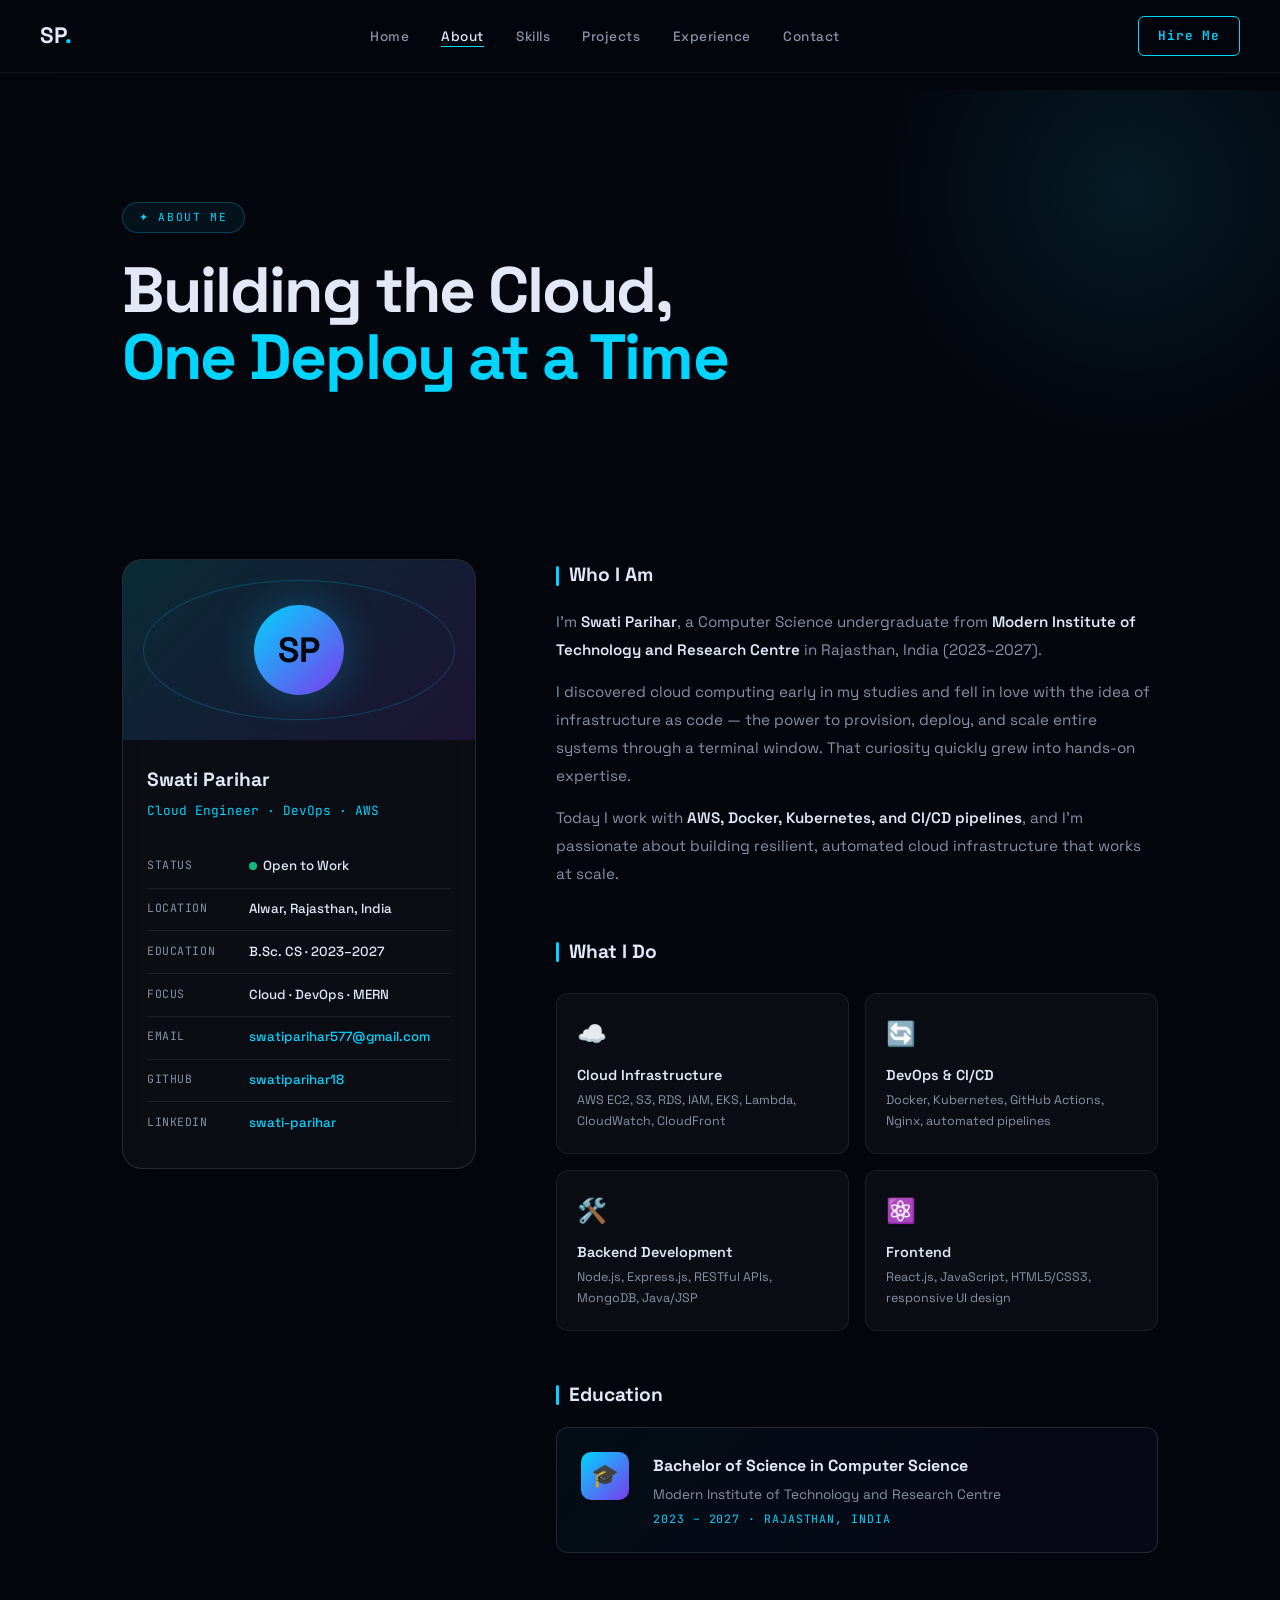
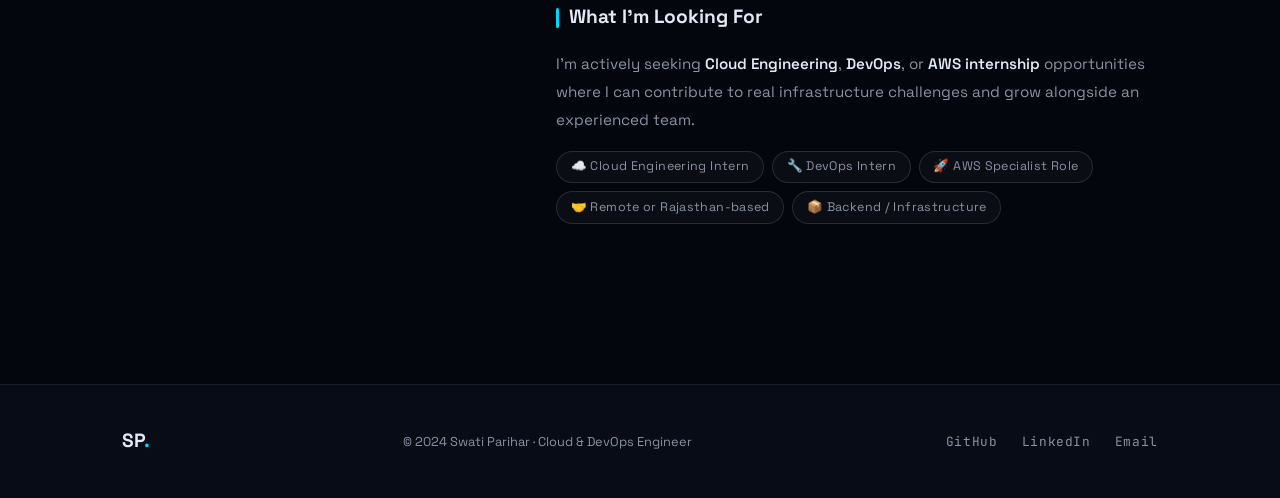
==== pages/about.html @ d6e71b36 "Initail portfolio commit" ====
<!DOCTYPE html>
<html lang="en">
<head>
<meta charset="UTF-8"/>
<meta name="viewport" content="width=device-width, initial-scale=1.0"/>
<title>About – Swati Parihar</title>
<link rel="preconnect" href="https://fonts.googleapis.com"/>
<link rel="preconnect" href="https://fonts.gstatic.com" crossorigin/>
<link href="https://fonts.googleapis.com/css2?family=Space+Grotesk:wght@300;400;500;600;700&family=JetBrains+Mono:wght@300;400;500&display=swap" rel="stylesheet"/>
<link rel="stylesheet" href="../css/global.css"/>
<style>
/* ABOUT PAGE */
.about-hero {
  padding: 7rem 0 5rem;
  position: relative; overflow: hidden;
}
.about-glow {
  position: absolute; top: -150px; right: -100px;
  width: 500px; height: 500px; border-radius: 50%;
  background: radial-gradient(circle, rgba(0,212,255,.1) 0%, transparent 70%);
  pointer-events: none;
}
.page-badge {
  display: inline-flex; align-items: center; gap: .5rem;
  padding: .3rem 1rem;
  border: 1px solid rgba(0,212,255,.25); border-radius: 999px;
  background: rgba(0,212,255,.06);
  font-family: var(--font-mono); font-size: .7rem; letter-spacing: .15em;
  color: var(--accent); text-transform: uppercase;
  margin-bottom: 1.5rem;
  animation: fadeUp .6s ease both;
}
.about-title {
  font-family: var(--font-head);
  font-size: clamp(2.5rem, 5vw, 4rem); font-weight: 700;
  line-height: 1.05; letter-spacing: -.03em; color: var(--text);
  margin-bottom: 1.5rem;
  animation: fadeUp .6s .1s ease both;
}
.about-title span { color: var(--accent); }

/* ABOUT GRID */
.about-grid {
  display: grid; grid-template-columns: 1fr 1.7fr;
  gap: 5rem; align-items: start; margin-top: 4rem;
}

/* AVATAR CARD */
.avatar-card {
  position: sticky; top: 110px;
  border: 1px solid var(--border2); border-radius: var(--radius-lg);
  background: var(--surface); backdrop-filter: blur(16px);
  overflow: hidden;
  animation: fadeUp .6s .2s ease both;
}
.avatar-header {
  height: 180px;
  background: linear-gradient(135deg, rgba(0,212,255,.15), rgba(124,58,237,.15));
  display: flex; align-items: center; justify-content: center; position: relative;
}
.avatar-circle {
  width: 90px; height: 90px; border-radius: 50%;
  background: linear-gradient(135deg, var(--accent), var(--accent2));
  display: flex; align-items: center; justify-content: center;
  font-family: var(--font-head); font-size: 2.2rem; font-weight: 700; color: var(--bg);
  box-shadow: 0 0 40px var(--glow);
}
.avatar-ring {
  position: absolute; inset: 20px; border: 1px solid rgba(0,212,255,.2);
  border-radius: 50%; animation: spin 8s linear infinite;
}
.avatar-body { padding: 1.5rem; }
.avatar-name {
  font-family: var(--font-head); font-size: 1.2rem; font-weight: 700;
  color: var(--text); margin-bottom: .2rem;
}
.avatar-title { font-size: .8rem; color: var(--accent); font-family: var(--font-mono); margin-bottom: 1.5rem; }

.info-row {
  display: flex; gap: .75rem; align-items: flex-start;
  padding: .6rem 0; border-bottom: 1px solid var(--border); font-size: .83rem;
}
.info-row:last-child { border-bottom: none; }
.info-label { color: var(--text2); min-width: 90px; font-family: var(--font-mono); font-size: .72rem; letter-spacing: .05em; }
.info-value { color: var(--text); font-weight: 500; }
.info-value a { color: var(--accent); text-decoration: none; }
.info-value a:hover { text-decoration: underline; }

.status-dot {
  display: inline-block; width: 8px; height: 8px; border-radius: 50%;
  background: var(--accent3); margin-right: 6px;
  animation: pulse 2s ease infinite;
}
@keyframes pulse { 0%,100%{opacity:1;transform:scale(1)} 50%{opacity:.5;transform:scale(.8)} }

/* ABOUT TEXT */
.about-text { animation: fadeUp .6s .3s ease both; }
.about-block { margin-bottom: 3rem; }
.about-block h3 {
  font-family: var(--font-head); font-size: 1.2rem; font-weight: 700;
  color: var(--text); margin-bottom: 1rem; display: flex; align-items: center; gap: .6rem;
}
.about-block h3::before {
  content: ''; display: block; width: 3px; height: 20px;
  background: var(--accent); border-radius: 2px;
}
.about-block p {
  color: var(--text2); font-size: .95rem; line-height: 1.85; margin-bottom: .85rem;
}
.about-block p strong { color: var(--text); font-weight: 600; }

/* HIGHLIGHT BOXES */
.highlight-grid {
  display: grid; grid-template-columns: 1fr 1fr; gap: 1rem; margin-top: 1.5rem;
}
.highlight-box {
  padding: 1.25rem;
  border: 1px solid var(--border);
  border-radius: var(--radius);
  background: var(--surface); backdrop-filter: blur(12px);
  transition: var(--transition);
}
.highlight-box:hover { border-color: rgba(0,212,255,.3); transform: translateY(-3px); }
.hl-icon { font-size: 1.5rem; margin-bottom: .5rem; }
.hl-title { font-family: var(--font-head); font-size: .9rem; font-weight: 600; color: var(--text); margin-bottom: .2rem; }
.hl-sub { font-size: .78rem; color: var(--text2); }

/* EDUCATION */
.edu-card {
  padding: 1.5rem;
  border: 1px solid var(--border2);
  border-radius: var(--radius);
  background: linear-gradient(135deg, rgba(0,212,255,.04), rgba(124,58,237,.04));
  display: flex; gap: 1.5rem; align-items: flex-start;
  transition: var(--transition);
}
.edu-card:hover { border-color: rgba(0,212,255,.3); }
.edu-icon {
  width: 48px; height: 48px; border-radius: 10px; flex-shrink: 0;
  background: linear-gradient(135deg, var(--accent), var(--accent2));
  display: flex; align-items: center; justify-content: center; font-size: 1.4rem;
}
.edu-degree {
  font-family: var(--font-head); font-size: 1rem; font-weight: 700; color: var(--text); margin-bottom: .2rem;
}
.edu-school { font-size: .85rem; color: var(--text2); margin-bottom: .2rem; }
.edu-year {
  font-family: var(--font-mono); font-size: .72rem; letter-spacing: .08em;
  color: var(--accent); text-transform: uppercase;
}

/* GOAL PILLS */
.goal-pills { display: flex; flex-wrap: wrap; gap: .5rem; margin-top: 1rem; }
.goal-pill {
  padding: .3rem .85rem; border-radius: 999px;
  border: 1px solid var(--border2);
  background: var(--surface);
  font-size: .78rem; color: var(--text2); letter-spacing: .03em;
  transition: var(--transition);
}
.goal-pill:hover { border-color: var(--accent); color: var(--accent); }

@media (max-width: 768px) {
  .about-grid { grid-template-columns: 1fr; gap: 2.5rem; }
  .avatar-card { position: static; }
  .highlight-grid { grid-template-columns: 1fr 1fr; }
}
@media (max-width: 480px) {
  .highlight-grid { grid-template-columns: 1fr; }
}
</style>
</head>
<body>
<div id="loader">
  <div class="loader-ring"><div class="loader-ring-inner"></div></div>
  <div class="loader-text">LOADING<span class="dots">...</span></div>
</div>

<nav id="navbar">
  <a href="../index.html" class="nav-logo">SP<span class="nav-logo-dot">.</span></a>
  <ul class="nav-links">
    <li><a href="../index.html">Home</a></li>
    <li><a href="about.html" class="active">About</a></li>
    <li><a href="skills.html">Skills</a></li>
    <li><a href="projects.html">Projects</a></li>
    <li><a href="experience.html">Experience</a></li>
    <li><a href="contact.html">Contact</a></li>
  </ul>
  <a href="contact.html" class="nav-cta">Hire Me</a>
  <button class="nav-hamburger" onclick="toggleMenu()"><span></span><span></span><span></span></button>
</nav>
<div class="mobile-menu" id="mobileMenu">
  <a href="../index.html" onclick="toggleMenu()">Home</a>
  <a href="about.html" onclick="toggleMenu()">About</a>
  <a href="skills.html" onclick="toggleMenu()">Skills</a>
  <a href="projects.html" onclick="toggleMenu()">Projects</a>
  <a href="experience.html" onclick="toggleMenu()">Experience</a>
  <a href="contact.html" onclick="toggleMenu()">Contact</a>
</div>

<div class="page-wrapper">
  <section class="about-hero">
    <div class="about-glow"></div>
    <div class="container">
      <div class="page-badge">✦ About Me</div>
      <h1 class="about-title">Building the Cloud,<br/><span>One Deploy at a Time</span></h1>
    </div>
  </section>

  <section class="section" style="padding-top: 0;">
    <div class="container">
      <div class="about-grid">

        <!-- LEFT: AVATAR CARD -->
        <div class="avatar-card reveal">
          <div class="avatar-header">
            <div class="avatar-ring"></div>
            <div class="avatar-circle">SP</div>
          </div>
          <div class="avatar-body">
            <div class="avatar-name">Swati Parihar</div>
            <div class="avatar-title">Cloud Engineer · DevOps · AWS</div>
            <div class="info-row">
              <span class="info-label">STATUS</span>
              <span class="info-value"><span class="status-dot"></span>Open to Work</span>
            </div>
            <div class="info-row">
              <span class="info-label">LOCATION</span>
              <span class="info-value">Alwar, Rajasthan, India</span>
            </div>
            <div class="info-row">
              <span class="info-label">EDUCATION</span>
              <span class="info-value">B.Sc. CS · 2023–2027</span>
            </div>
            <div class="info-row">
              <span class="info-label">FOCUS</span>
              <span class="info-value">Cloud · DevOps · MERN</span>
            </div>
            <div class="info-row">
              <span class="info-label">EMAIL</span>
              <span class="info-value"><a href="mailto:swatiparihar577@gmail.com">swatiparihar577@gmail.com</a></span>
            </div>
            <div class="info-row">
              <span class="info-label">GITHUB</span>
              <span class="info-value"><a href="https://github.com/swatiparihar18" target="_blank">swatiparihar18</a></span>
            </div>
            <div class="info-row">
              <span class="info-label">LINKEDIN</span>
              <span class="info-value"><a href="https://www.linkedin.com/in/swati-parihar-66bba6321" target="_blank">swati-parihar</a></span>
            </div>
          </div>
        </div>

        <!-- RIGHT: TEXT -->
        <div class="about-text">

          <div class="about-block reveal">
            <h3>Who I Am</h3>
            <p>I'm <strong>Swati Parihar</strong>, a Computer Science undergraduate from <strong>Modern Institute of Technology and Research Centre</strong> in Rajasthan, India (2023–2027).</p>
            <p>I discovered cloud computing early in my studies and fell in love with the idea of infrastructure as code — the power to provision, deploy, and scale entire systems through a terminal window. That curiosity quickly grew into hands-on expertise.</p>
            <p>Today I work with <strong>AWS, Docker, Kubernetes, and CI/CD pipelines</strong>, and I'm passionate about building resilient, automated cloud infrastructure that works at scale.</p>
          </div>

          <div class="about-block reveal" style="transition-delay:.1s">
            <h3>What I Do</h3>
            <div class="highlight-grid">
              <div class="highlight-box">
                <div class="hl-icon">☁️</div>
                <div class="hl-title">Cloud Infrastructure</div>
                <div class="hl-sub">AWS EC2, S3, RDS, IAM, EKS, Lambda, CloudWatch, CloudFront</div>
              </div>
              <div class="highlight-box">
                <div class="hl-icon">🔄</div>
                <div class="hl-title">DevOps & CI/CD</div>
                <div class="hl-sub">Docker, Kubernetes, GitHub Actions, Nginx, automated pipelines</div>
              </div>
              <div class="highlight-box">
                <div class="hl-icon">🛠️</div>
                <div class="hl-title">Backend Development</div>
                <div class="hl-sub">Node.js, Express.js, RESTful APIs, MongoDB, Java/JSP</div>
              </div>
              <div class="highlight-box">
                <div class="hl-icon">⚛️</div>
                <div class="hl-title">Frontend</div>
                <div class="hl-sub">React.js, JavaScript, HTML5/CSS3, responsive UI design</div>
              </div>
            </div>
          </div>

          <div class="about-block reveal" style="transition-delay:.15s">
            <h3>Education</h3>
            <div class="edu-card">
              <div class="edu-icon">🎓</div>
              <div>
                <div class="edu-degree">Bachelor of Science in Computer Science</div>
                <div class="edu-school">Modern Institute of Technology and Research Centre</div>
                <div class="edu-year">2023 – 2027 · Rajasthan, India</div>
              </div>
            </div>
          </div>

          <div class="about-block reveal" style="transition-delay:.2s">
            <h3>What I'm Looking For</h3>
            <p>I'm actively seeking <strong>Cloud Engineering</strong>, <strong>DevOps</strong>, or <strong>AWS internship</strong> opportunities where I can contribute to real infrastructure challenges and grow alongside an experienced team.</p>
            <div class="goal-pills">
              <span class="goal-pill">☁️ Cloud Engineering Intern</span>
              <span class="goal-pill">🔧 DevOps Intern</span>
              <span class="goal-pill">🚀 AWS Specialist Role</span>
              <span class="goal-pill">🤝 Remote or Rajasthan-based</span>
              <span class="goal-pill">📦 Backend / Infrastructure</span>
            </div>
          </div>

        </div>
      </div>
    </div>
  </section>
</div>

<footer>
  <div class="footer-inner">
    <span class="footer-logo">SP<span>.</span></span>
    <p class="footer-copy">© 2024 Swati Parihar · Cloud & DevOps Engineer</p>
    <div class="footer-socials">
      <a href="https://github.com/swatiparihar18" target="_blank">GitHub</a>
      <a href="https://www.linkedin.com/in/swati-parihar-66bba6321" target="_blank">LinkedIn</a>
      <a href="mailto:swatiparihar577@gmail.com">Email</a>
    </div>
  </div>
</footer>
<script src="../js/global.js"></script>
</body>
</html>
---- css/global.css ----
/* ===========================
   GLOBAL.CSS — Swati Parihar Portfolio
   =========================== */

@import url('https://fonts.googleapis.com/css2?family=Space+Grotesk:wght@300;400;500;600;700&family=JetBrains+Mono:wght@300;400;500&display=swap');

:root {
  --bg:        #04060d;
  --bg2:       #080c16;
  --bg3:       #0d1220;
  --surface:   rgba(255,255,255,0.03);
  --surface2:  rgba(255,255,255,0.06);
  --border:    rgba(255,255,255,0.07);
  --border2:   rgba(255,255,255,0.12);
  --text:      #e2e8f6;
  --text2:     #8892a4;
  --muted:     #4a5568;
  --accent:    #00d4ff;
  --accent2:   #7c3aed;
  --accent3:   #10b981;
  --accentRed: #ef4444;
  --glow:      rgba(0,212,255,0.25);
  --glow2:     rgba(124,58,237,0.2);
  --font-head: 'Space Grotesk', sans-serif;
  --font-body: 'Space Grotesk', sans-serif;
  --font-mono: 'JetBrains Mono', monospace;
  --radius:    12px;
  --radius-lg: 20px;
  --transition: all 0.3s cubic-bezier(0.4, 0, 0.2, 1);
}

*, *::before, *::after { box-sizing: border-box; margin: 0; padding: 0; }

html { scroll-behavior: smooth; font-size: 16px; }

body {
  background: var(--bg);
  color: var(--text);
  font-family: var(--font-body);
  font-weight: 400;
  line-height: 1.7;
  overflow-x: hidden;
  -webkit-font-smoothing: antialiased;
}

::-webkit-scrollbar { width: 3px; }
::-webkit-scrollbar-track { background: var(--bg); }
::-webkit-scrollbar-thumb { background: var(--accent); border-radius: 3px; }

/* ── LOADER ── */
#loader {
  position: fixed; inset: 0; z-index: 9999;
  background: var(--bg);
  display: flex; align-items: center; justify-content: center;
  flex-direction: column; gap: 1.5rem;
  transition: opacity .5s ease, visibility .5s;
}
#loader.done { opacity: 0; visibility: hidden; pointer-events: none; }

.loader-ring {
  width: 52px; height: 52px;
  border: 2px solid var(--border2);
  border-top-color: var(--accent);
  border-radius: 50%;
  animation: spin 1s linear infinite;
}
@keyframes spin { to { transform: rotate(360deg); } }

.loader-ring-inner {
  position: absolute; inset: 6px;
  border: 1px solid transparent;
  border-top-color: var(--accent2);
  border-radius: 50%;
  animation: spin .7s linear infinite reverse;
}

.loader-text {
  font-family: var(--font-mono);
  font-size: .7rem;
  letter-spacing: .3em;
  color: var(--accent);
  text-transform: uppercase;
}
.dots { animation: dotFlash 1.4s infinite; }
@keyframes dotFlash { 0%,20%{content:'.'} 40%{content:'..'} 60%,100%{content:'...'} }

/* ── NAVBAR ── */
nav {
  position: fixed; top: 0; left: 0; right: 0; z-index: 500;
  padding: 1rem 2.5rem;
  display: flex; align-items: center; justify-content: space-between;
  backdrop-filter: blur(24px);
  background: rgba(4,6,13,.8);
  border-bottom: 1px solid var(--border);
  transition: var(--transition);
}
nav.scrolled { box-shadow: 0 4px 40px rgba(0,0,0,.6); }

.nav-logo {
  font-family: var(--font-head);
  font-size: 1.4rem; font-weight: 700;
  color: var(--text); text-decoration: none;
  letter-spacing: -.02em;
}
.nav-logo-dot { color: var(--accent); }

.nav-links {
  display: flex; gap: 2rem; list-style: none;
}
.nav-links a {
  color: var(--text2);
  font-size: .85rem; font-weight: 500;
  text-decoration: none; letter-spacing: .04em;
  transition: color .2s; position: relative; padding-bottom: 2px;
}
.nav-links a::after {
  content: ''; position: absolute; bottom: 0; left: 0; right: 0;
  height: 1px; background: var(--accent);
  transform: scaleX(0); transition: transform .2s;
}
.nav-links a:hover, .nav-links a.active { color: var(--text); }
.nav-links a:hover::after, .nav-links a.active::after { transform: scaleX(1); }

.nav-cta {
  padding: .5rem 1.2rem;
  border: 1px solid var(--accent);
  border-radius: 6px;
  color: var(--accent);
  font-size: .8rem; font-weight: 600; letter-spacing: .06em;
  text-decoration: none;
  transition: var(--transition);
  font-family: var(--font-mono);
}
.nav-cta:hover { background: var(--accent); color: var(--bg); box-shadow: 0 0 24px var(--glow); }

.nav-hamburger {
  display: none;
  flex-direction: column; gap: 5px;
  background: none; border: none; cursor: pointer; padding: 4px;
}
.nav-hamburger span {
  display: block; width: 22px; height: 1.5px;
  background: var(--text2); border-radius: 2px; transition: var(--transition);
}

/* ── MOBILE MENU ── */
.mobile-menu {
  display: none;
  position: fixed; top: 0; right: 0; bottom: 0;
  width: 260px; z-index: 499;
  background: var(--bg3);
  border-left: 1px solid var(--border2);
  flex-direction: column; padding: 5rem 2rem 2rem;
  gap: 1.5rem;
  transform: translateX(100%); transition: transform .3s ease;
}
.mobile-menu.open { transform: translateX(0); display: flex; }
.mobile-menu a {
  color: var(--text2); text-decoration: none;
  font-size: 1rem; font-weight: 500;
  border-bottom: 1px solid var(--border); padding-bottom: 1rem;
  transition: color .2s;
}
.mobile-menu a:hover { color: var(--accent); }

/* ── CONTAINER ── */
.container { max-width: 1100px; margin: 0 auto; padding: 0 2rem; }

/* ── PAGE WRAPPER ── */
.page-wrapper { padding-top: 90px; }

/* ── SECTION BASE ── */
.section {
  padding: 7rem 0;
}
.section-label {
  display: inline-block;
  font-family: var(--font-mono);
  font-size: .7rem; letter-spacing: .2em; text-transform: uppercase;
  color: var(--accent); margin-bottom: .75rem;
}
.section-title {
  font-family: var(--font-head);
  font-size: clamp(2rem, 4vw, 3rem); font-weight: 700;
  line-height: 1.1; letter-spacing: -.03em;
  color: var(--text); margin-bottom: 1rem;
}
.section-sub { color: var(--text2); font-size: .95rem; max-width: 500px; }

/* ── BUTTONS ── */
.btn-primary {
  display: inline-flex; align-items: center; gap: .5rem;
  padding: .85rem 2rem;
  background: var(--accent); color: var(--bg);
  font-family: var(--font-head); font-size: .9rem; font-weight: 600;
  border-radius: var(--radius); border: none; cursor: pointer;
  text-decoration: none; letter-spacing: .02em;
  transition: var(--transition);
  box-shadow: 0 0 32px var(--glow);
}
.btn-primary:hover { transform: translateY(-2px); box-shadow: 0 0 48px var(--glow); background: #33ddff; }

.btn-outline {
  display: inline-flex; align-items: center; gap: .5rem;
  padding: .85rem 2rem;
  border: 1px solid var(--border2); background: var(--surface);
  color: var(--text); font-family: var(--font-head); font-size: .9rem; font-weight: 600;
  border-radius: var(--radius); cursor: pointer;
  text-decoration: none; letter-spacing: .02em;
  backdrop-filter: blur(12px); transition: var(--transition);
}
.btn-outline:hover { border-color: var(--accent); color: var(--accent); transform: translateY(-2px); }

/* ── REVEAL ANIMATION ── */
.reveal {
  opacity: 0; transform: translateY(28px);
  transition: opacity .7s ease, transform .7s ease;
}
.reveal.visible { opacity: 1; transform: translateY(0); }

/* ── FOOTER ── */
footer {
  border-top: 1px solid var(--border);
  background: var(--bg2);
  padding: 2.5rem 0;
}
.footer-inner {
  max-width: 1100px; margin: 0 auto; padding: 0 2rem;
  display: flex; align-items: center; justify-content: space-between; flex-wrap: wrap; gap: 1rem;
}
.footer-logo {
  font-family: var(--font-head); font-size: 1.2rem; font-weight: 700; color: var(--text);
}
.footer-logo span { color: var(--accent); }
.footer-copy { font-size: .8rem; color: var(--text2); }
.footer-socials { display: flex; gap: 1.5rem; }
.footer-socials a {
  color: var(--text2); text-decoration: none; font-size: .8rem;
  transition: color .2s; font-family: var(--font-mono); letter-spacing: .05em;
}
.footer-socials a:hover { color: var(--accent); }

/* ── UTILITY ── */
.text-accent { color: var(--accent); }
.text-muted  { color: var(--text2); }
.mono        { font-family: var(--font-mono); }

@keyframes fadeUp {
  from { opacity: 0; transform: translateY(24px); }
  to   { opacity: 1; transform: translateY(0); }
}
@keyframes fadeIn {
  from { opacity: 0; }
  to   { opacity: 1; }
}

/* ── RESPONSIVE ── */
@media (max-width: 768px) {
  nav { padding: 1rem 1.25rem; }
  .nav-links, .nav-cta { display: none; }
  .nav-hamburger { display: flex; }
  .footer-inner { flex-direction: column; text-align: center; }
}
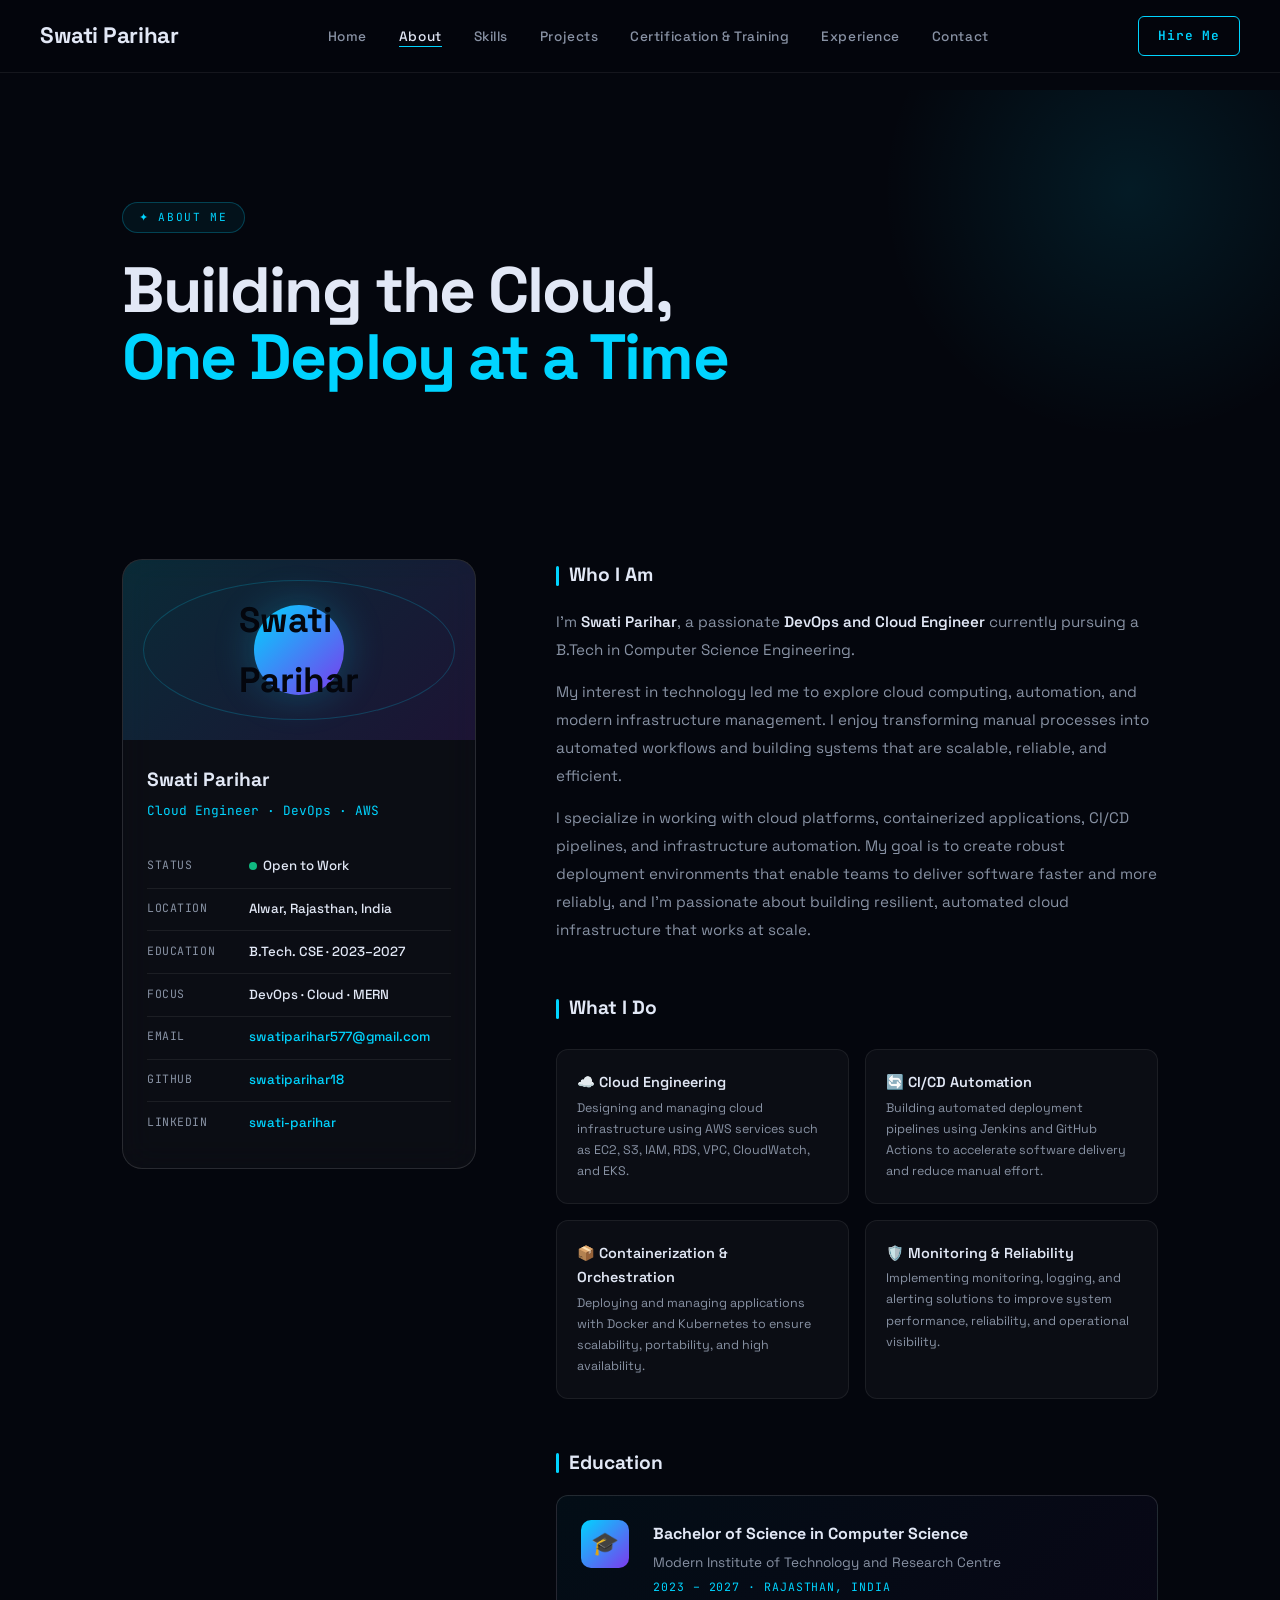
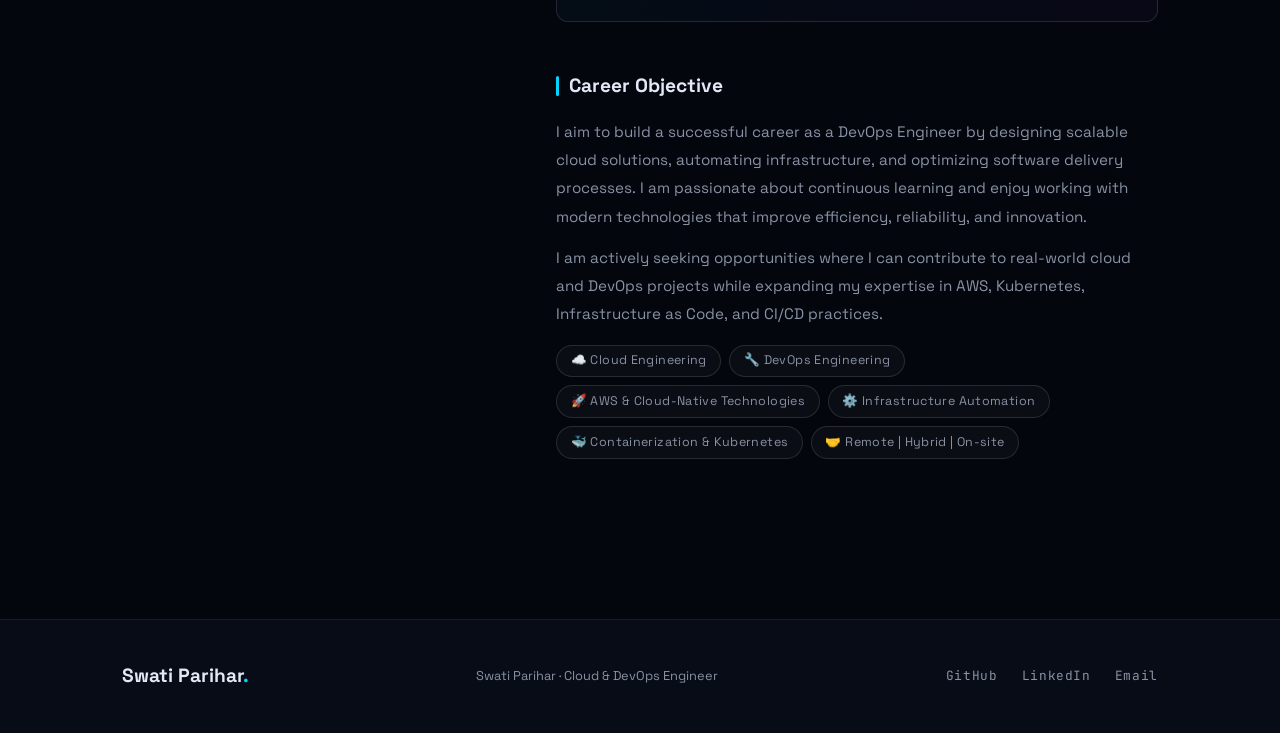
==== commit c483553b: "Updated portfolio design and content" ====
--- a/pages/about.html
+++ b/pages/about.html
@@ -177,12 +177,13 @@
 </div>
 
 <nav id="navbar">
-  <a href="../index.html" class="nav-logo">SP<span class="nav-logo-dot">.</span></a>
+  <a href="../index.html" class="nav-logo">Swati Parihar</a>
   <ul class="nav-links">
     <li><a href="../index.html">Home</a></li>
     <li><a href="about.html" class="active">About</a></li>
     <li><a href="skills.html">Skills</a></li>
     <li><a href="projects.html">Projects</a></li>
+    <li><a href="certification&training.html">Certification & Training</a></li>
     <li><a href="experience.html">Experience</a></li>
     <li><a href="contact.html">Contact</a></li>
   </ul>
@@ -194,6 +195,7 @@
   <a href="about.html" onclick="toggleMenu()">About</a>
   <a href="skills.html" onclick="toggleMenu()">Skills</a>
   <a href="projects.html" onclick="toggleMenu()">Projects</a>
+  <a href="certification&training.html" onclick="toggleMenu()">Certification & Training</a>
   <a href="experience.html" onclick="toggleMenu()">Experience</a>
   <a href="contact.html" onclick="toggleMenu()">Contact</a>
 </div>
@@ -215,7 +217,7 @@
         <div class="avatar-card reveal">
           <div class="avatar-header">
             <div class="avatar-ring"></div>
-            <div class="avatar-circle">SP</div>
+            <div class="avatar-circle">Swati Parihar</div>
           </div>
           <div class="avatar-body">
             <div class="avatar-name">Swati Parihar</div>
@@ -230,11 +232,11 @@
             </div>
             <div class="info-row">
               <span class="info-label">EDUCATION</span>
-              <span class="info-value">B.Sc. CS · 2023–2027</span>
+              <span class="info-value">B.Tech. CSE · 2023–2027</span>
             </div>
             <div class="info-row">
               <span class="info-label">FOCUS</span>
-              <span class="info-value">Cloud · DevOps · MERN</span>
+              <span class="info-value">DevOps · Cloud · MERN</span>
             </div>
             <div class="info-row">
               <span class="info-label">EMAIL</span>
@@ -256,34 +258,41 @@
 
           <div class="about-block reveal">
             <h3>Who I Am</h3>
-            <p>I'm <strong>Swati Parihar</strong>, a Computer Science undergraduate from <strong>Modern Institute of Technology and Research Centre</strong> in Rajasthan, India (2023–2027).</p>
-            <p>I discovered cloud computing early in my studies and fell in love with the idea of infrastructure as code — the power to provision, deploy, and scale entire systems through a terminal window. That curiosity quickly grew into hands-on expertise.</p>
-            <p>Today I work with <strong>AWS, Docker, Kubernetes, and CI/CD pipelines</strong>, and I'm passionate about building resilient, automated cloud infrastructure that works at scale.</p>
+            <p>I'm <strong>Swati Parihar</strong>, a passionate <strong>DevOps and Cloud Engineer</strong> currently pursuing a B.Tech in Computer Science Engineering.</p>
+            <p>My interest in technology led me to explore cloud computing, automation, and modern infrastructure management. I enjoy transforming manual processes into automated workflows and building systems that are scalable, reliable, and efficient.</p>
+            <p>I specialize in working with cloud platforms, containerized applications, CI/CD pipelines, and infrastructure automation. My goal is to create robust deployment environments that enable teams to deliver software faster and more reliably, and I'm passionate about building resilient, automated cloud infrastructure that works at scale.</p>
           </div>
 
           <div class="about-block reveal" style="transition-delay:.1s">
             <h3>What I Do</h3>
             <div class="highlight-grid">
               <div class="highlight-box">
-                <div class="hl-icon">☁️</div>
-                <div class="hl-title">Cloud Infrastructure</div>
-                <div class="hl-sub">AWS EC2, S3, RDS, IAM, EKS, Lambda, CloudWatch, CloudFront</div>
-              </div>
-              <div class="highlight-box">
-                <div class="hl-icon">🔄</div>
-                <div class="hl-title">DevOps & CI/CD</div>
-                <div class="hl-sub">Docker, Kubernetes, GitHub Actions, Nginx, automated pipelines</div>
-              </div>
-              <div class="highlight-box">
-                <div class="hl-icon">🛠️</div>
-                <div class="hl-title">Backend Development</div>
-                <div class="hl-sub">Node.js, Express.js, RESTful APIs, MongoDB, Java/JSP</div>
-              </div>
-              <div class="highlight-box">
-                <div class="hl-icon">⚛️</div>
-                <div class="hl-title">Frontend</div>
-                <div class="hl-sub">React.js, JavaScript, HTML5/CSS3, responsive UI design</div>
-              </div>
+    <div class="hl-title">☁️ Cloud Engineering</div>
+    <div class="hl-sub">
+        Designing and managing cloud infrastructure using AWS services such as EC2, S3, IAM, RDS, VPC, CloudWatch, and EKS.
+    </div>
+</div>
+
+<div class="highlight-box">
+    <div class="hl-title">🔄 CI/CD Automation</div>
+    <div class="hl-sub">
+        Building automated deployment pipelines using Jenkins and GitHub Actions to accelerate software delivery and reduce manual effort.
+    </div>
+</div>
+
+<div class="highlight-box">
+    <div class="hl-title">📦 Containerization & Orchestration</div>
+    <div class="hl-sub">
+        Deploying and managing applications with Docker and Kubernetes to ensure scalability, portability, and high availability.
+    </div>
+</div>
+
+<div class="highlight-box">
+    <div class="hl-title">🛡️ Monitoring & Reliability</div>
+    <div class="hl-sub">
+        Implementing monitoring, logging, and alerting solutions to improve system performance, reliability, and operational visibility.
+    </div>
+</div>
             </div>
           </div>
 
@@ -300,14 +309,17 @@
           </div>
 
           <div class="about-block reveal" style="transition-delay:.2s">
-            <h3>What I'm Looking For</h3>
-            <p>I'm actively seeking <strong>Cloud Engineering</strong>, <strong>DevOps</strong>, or <strong>AWS internship</strong> opportunities where I can contribute to real infrastructure challenges and grow alongside an experienced team.</p>
+            <h3>Career Objective</h3>
+            <p>I aim to build a successful career as a DevOps Engineer by designing scalable cloud solutions, automating infrastructure, and optimizing software delivery processes. I am passionate about continuous learning and enjoy working with modern technologies that improve efficiency, reliability, and innovation.</p>
+            <p>I am actively seeking opportunities where I can contribute to real-world cloud and DevOps projects while expanding my expertise in AWS, Kubernetes, Infrastructure as Code, and CI/CD practices.</p>
+
             <div class="goal-pills">
-              <span class="goal-pill">☁️ Cloud Engineering Intern</span>
-              <span class="goal-pill">🔧 DevOps Intern</span>
-              <span class="goal-pill">🚀 AWS Specialist Role</span>
-              <span class="goal-pill">🤝 Remote or Rajasthan-based</span>
-              <span class="goal-pill">📦 Backend / Infrastructure</span>
+              <span class="goal-pill">☁️ Cloud Engineering</span>
+              <span class="goal-pill">🔧 DevOps Engineering</span>
+              <span class="goal-pill">🚀 AWS & Cloud-Native Technologies</span>
+              <span class="goal-pill">⚙️ Infrastructure Automation</span>
+              <span class="goal-pill">🐳 Containerization & Kubernetes</span>
+              <span class="goal-pill">🤝 Remote | Hybrid | On-site</span>
             </div>
           </div>
 
@@ -319,8 +331,8 @@
 
 <footer>
   <div class="footer-inner">
-    <span class="footer-logo">SP<span>.</span></span>
-    <p class="footer-copy">© 2024 Swati Parihar · Cloud & DevOps Engineer</p>
+    <span class="footer-logo">Swati Parihar<span>.</span></span>
+    <p class="footer-copy">Swati Parihar · Cloud & DevOps Engineer</p>
     <div class="footer-socials">
       <a href="https://github.com/swatiparihar18" target="_blank">GitHub</a>
       <a href="https://www.linkedin.com/in/swati-parihar-66bba6321" target="_blank">LinkedIn</a>
